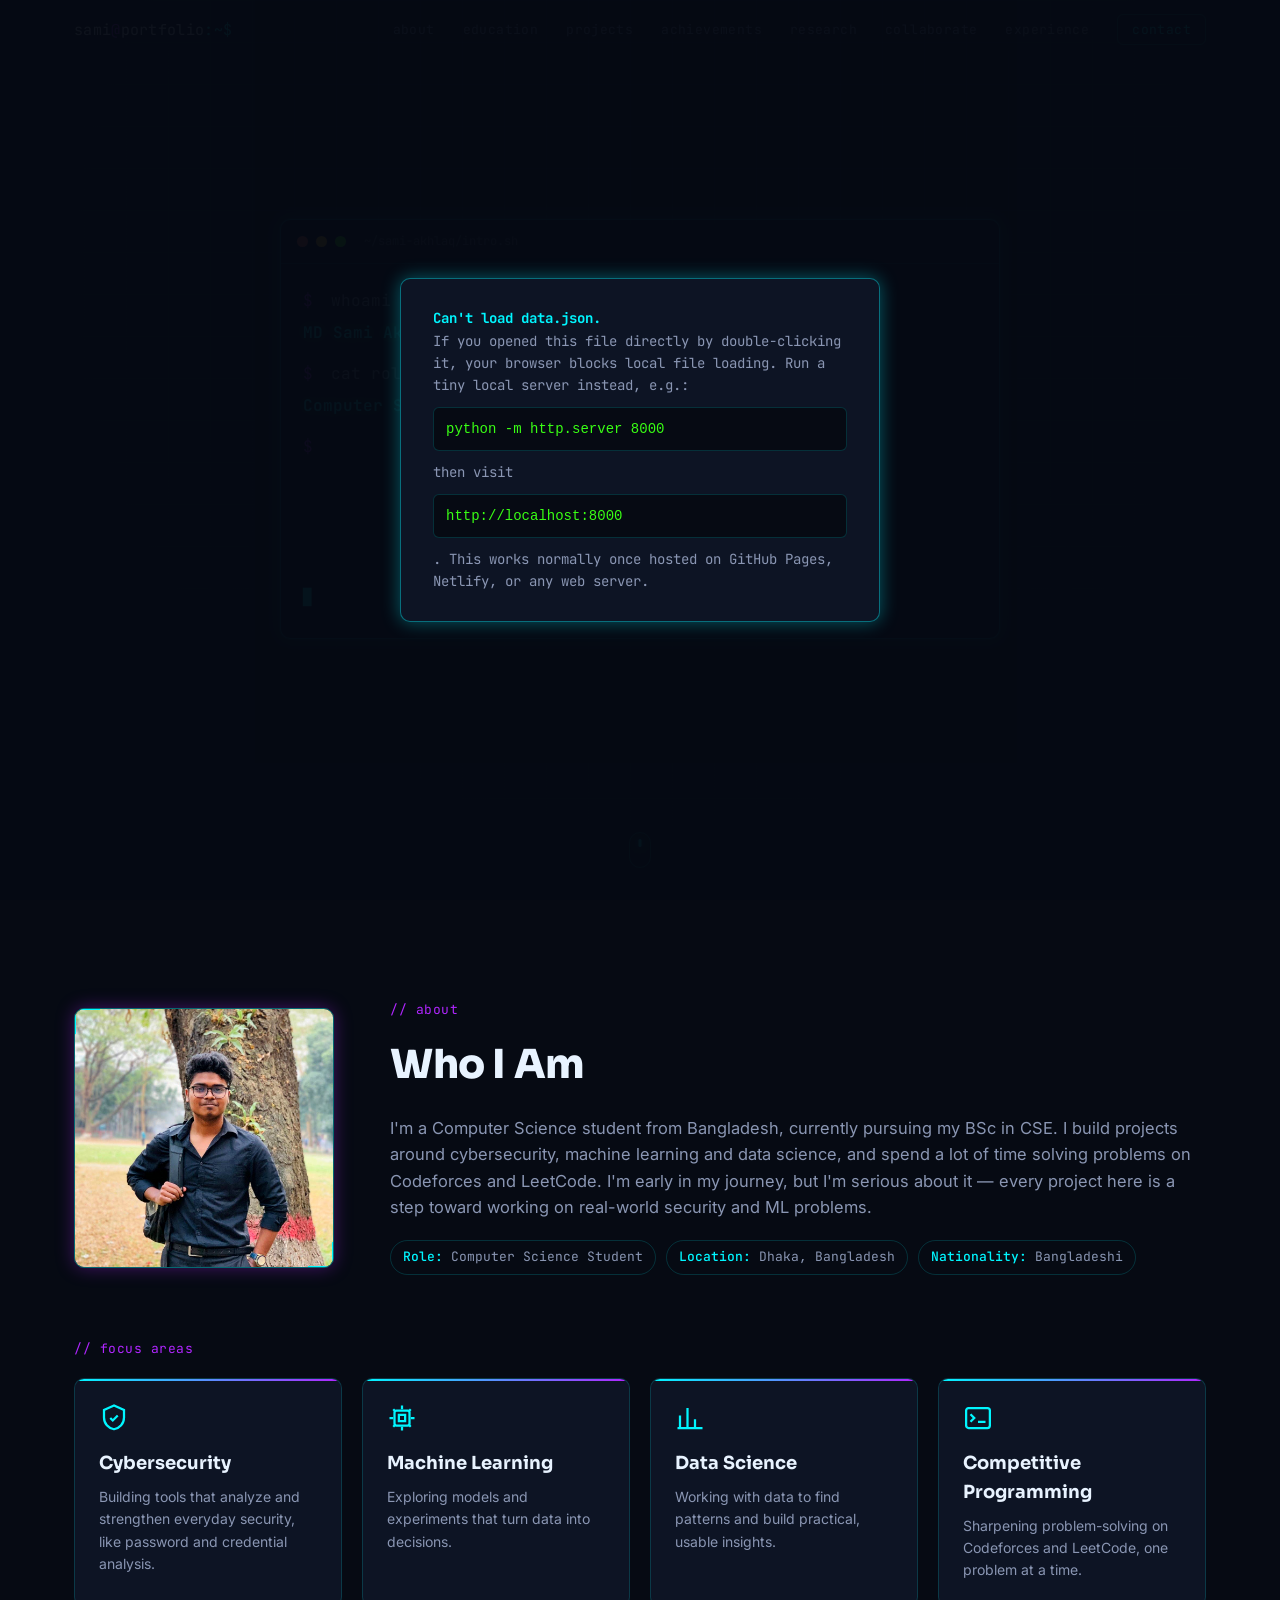
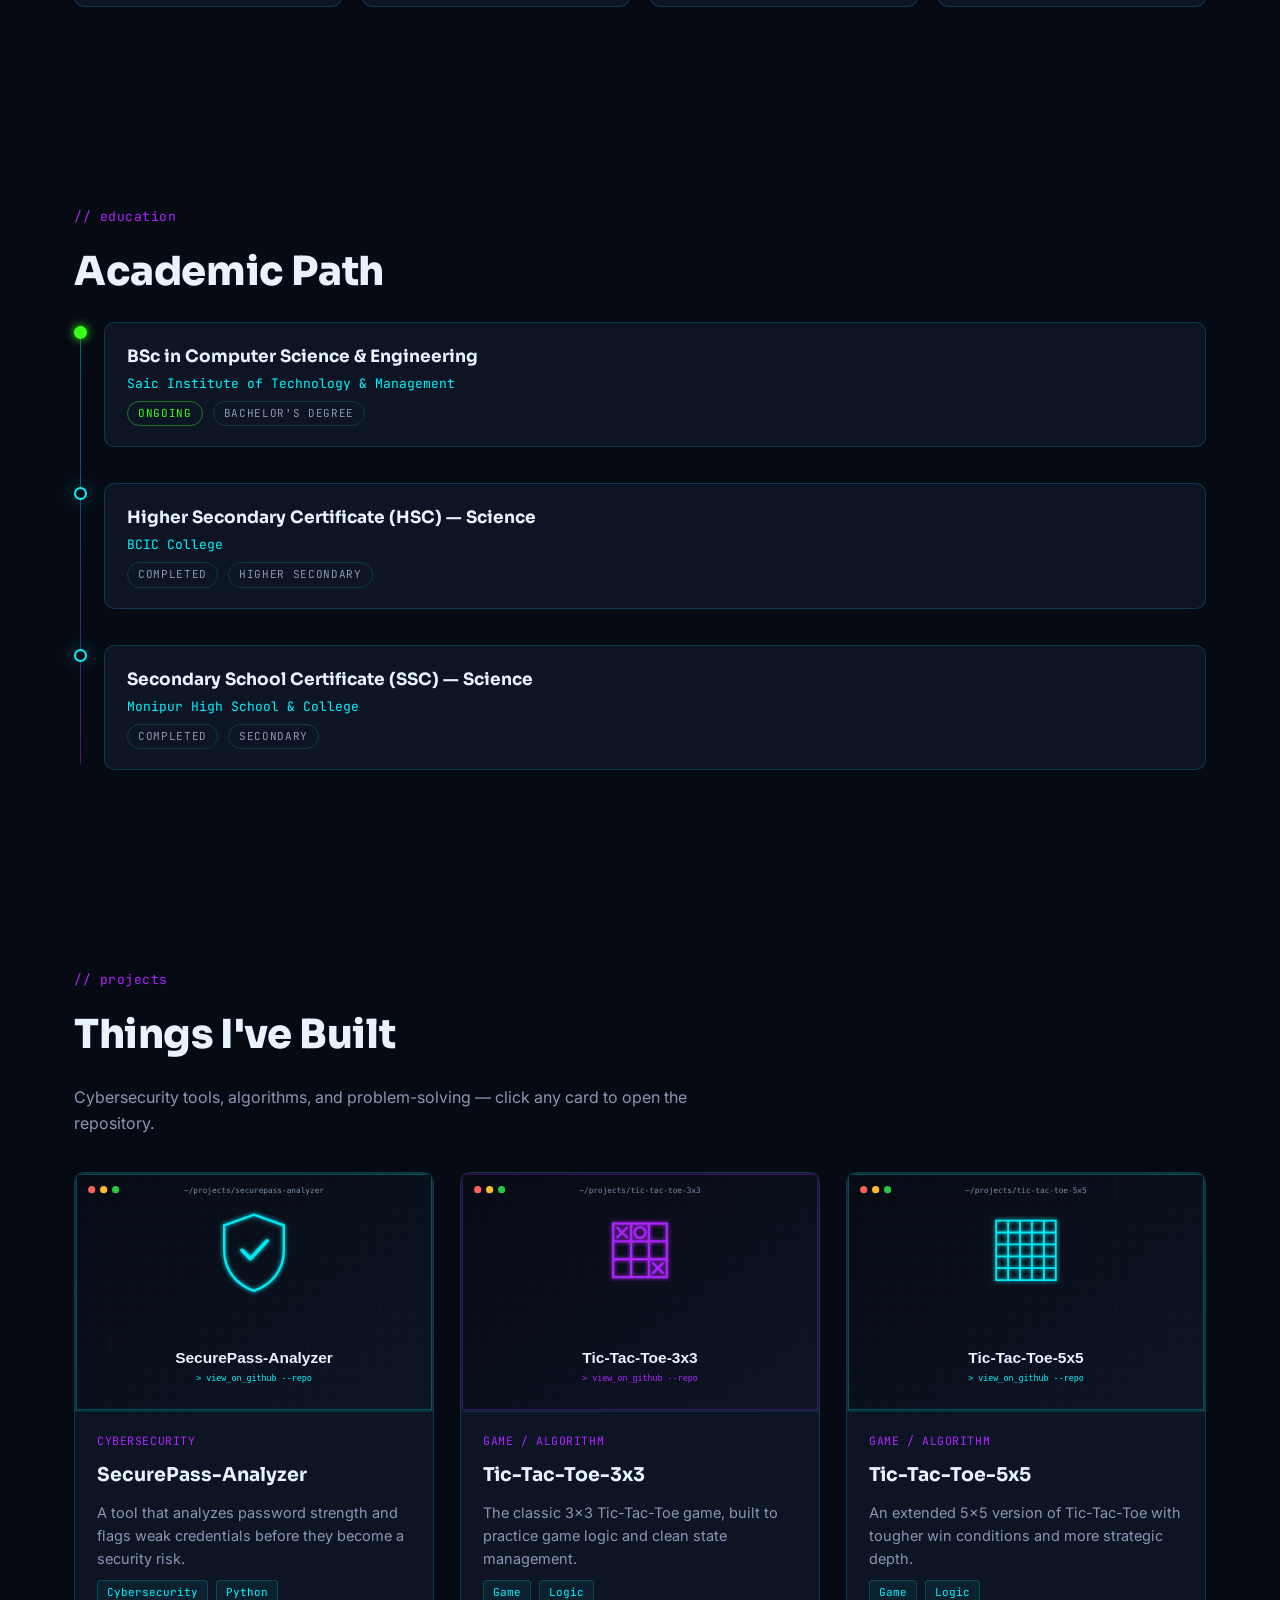
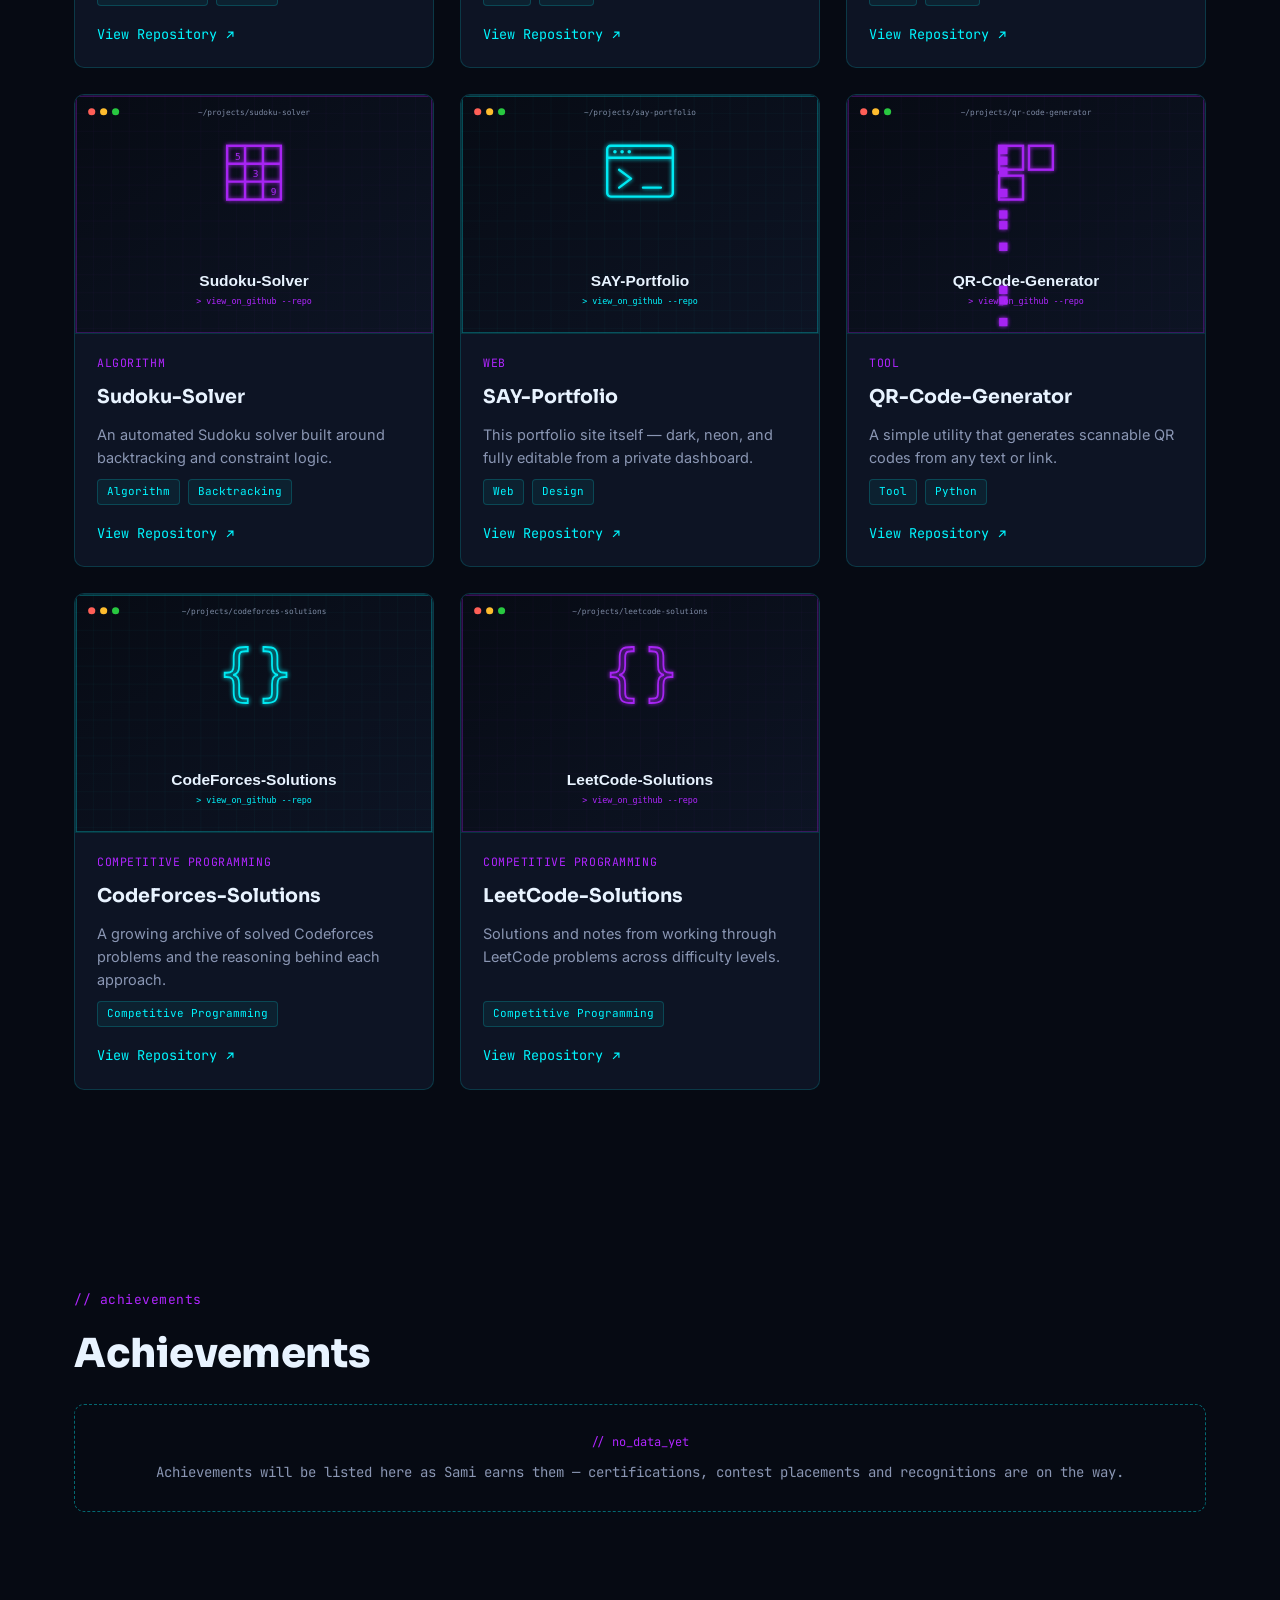
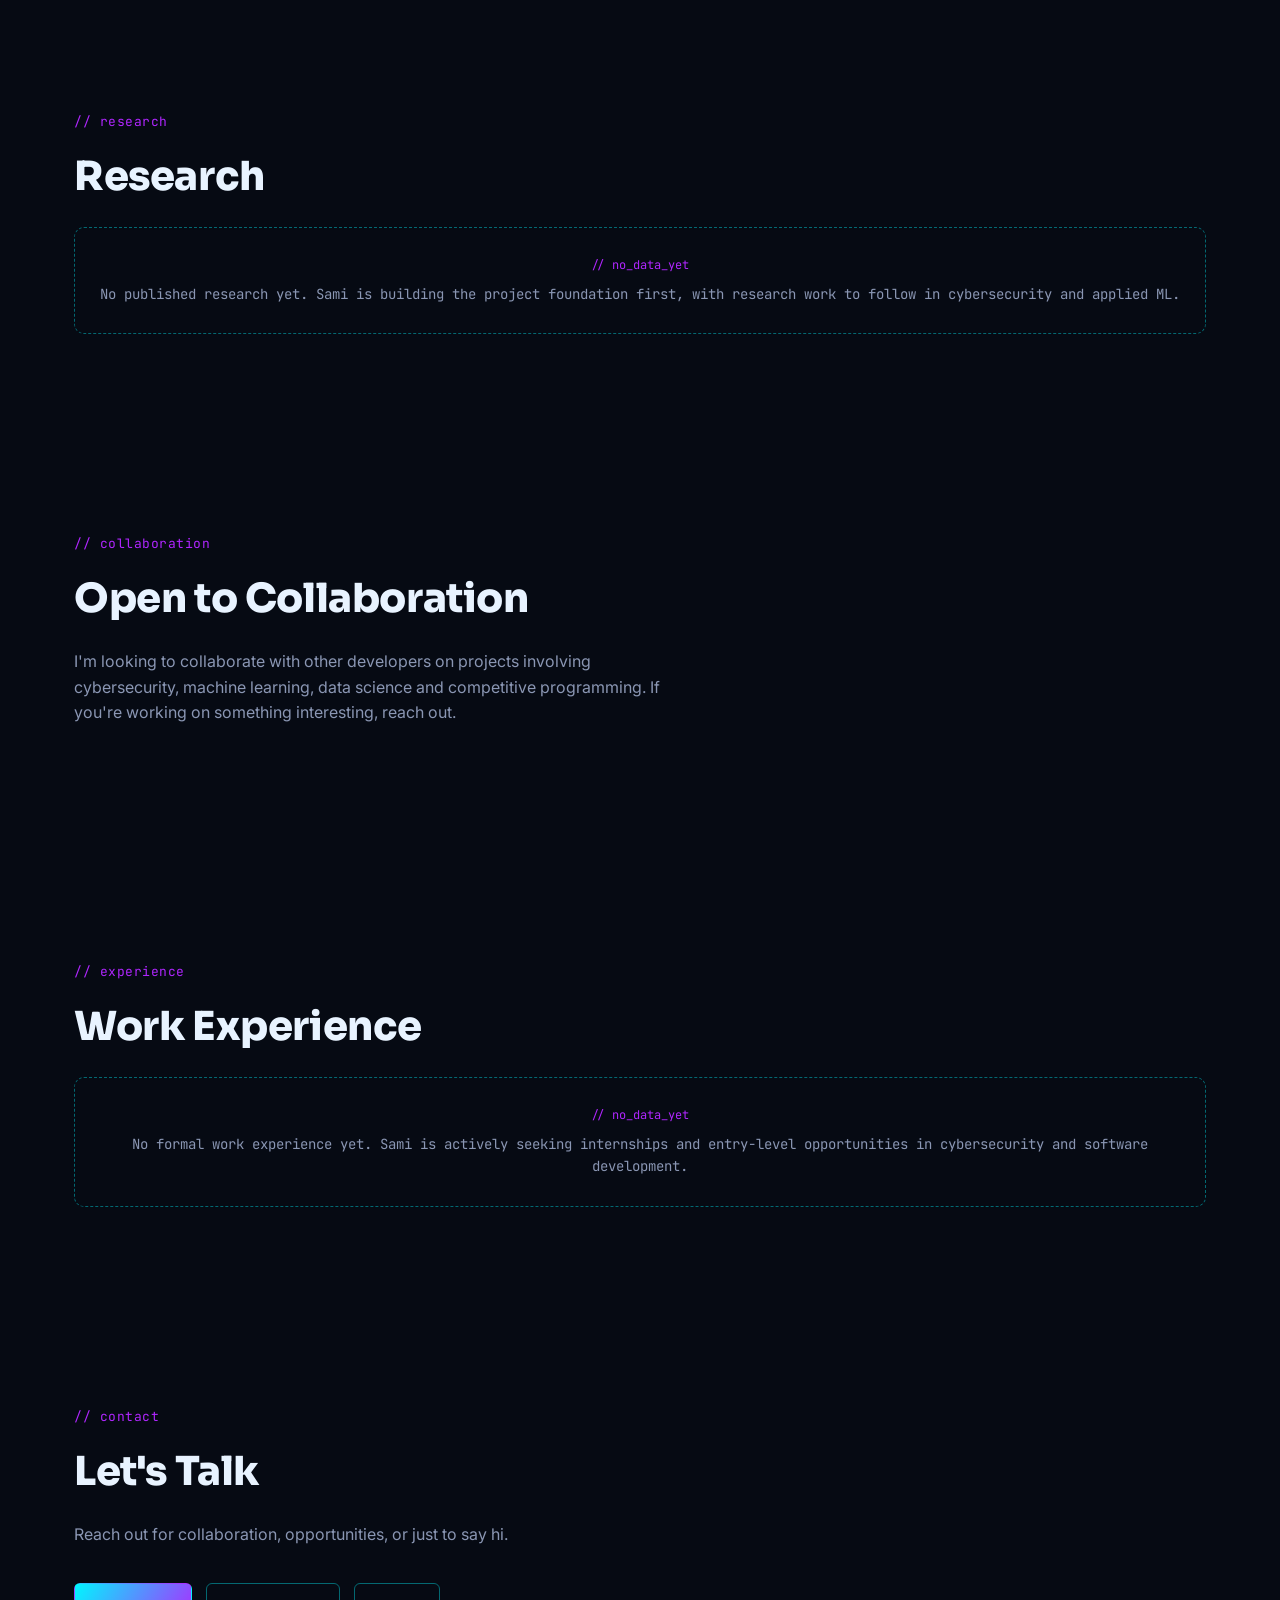
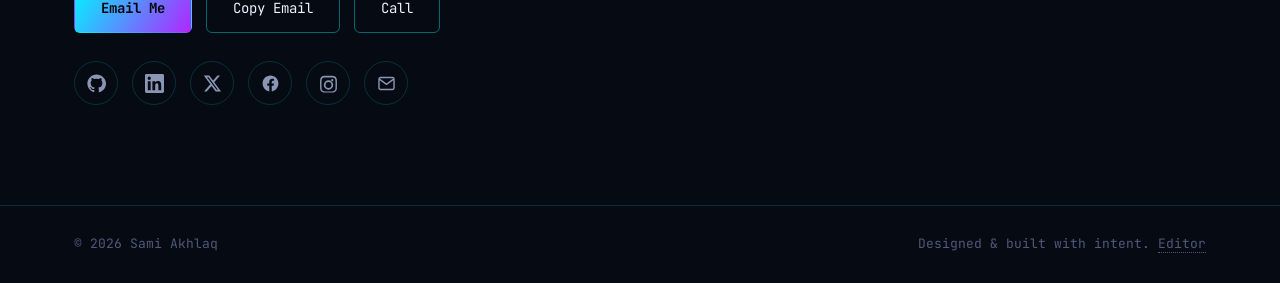
==== index.html @ 24e746f1 "Update" ====
<!DOCTYPE html>
<html lang="en">
<head>
<meta charset="UTF-8">
<meta name="viewport" content="width=device-width, initial-scale=1.0">
<title>SAY Portfolio — MD Sami Akhlaq</title>
<meta name="description" content="MD Sami Akhlaq — Computer Science student building projects in cybersecurity, machine learning and data science.">
<link rel="icon" href="favicon.svg" type="image/svg+xml">
<link rel="preconnect" href="https://fonts.googleapis.com">
<link rel="preconnect" href="https://fonts.gstatic.com" crossorigin>
<link href="https://fonts.googleapis.com/css2?family=Sora:wght@400;600;700;800&family=Inter:wght@400;500;600&family=JetBrains+Mono:wght@400;500;700&display=swap" rel="stylesheet">
<link rel="stylesheet" href="style.css">
</head>
<body>

<div class="scanlines" aria-hidden="true"></div>
<div class="noscript-data" id="dataError" hidden>
  <div class="noscript-box">
    <p><strong>Can't load data.json.</strong></p>
    <p>If you opened this file directly by double-clicking it, your browser blocks local file loading. Run a tiny local server instead, e.g.:</p>
    <code>python -m http.server 8000</code>
    <p>then visit <code>http://localhost:8000</code>. This works normally once hosted on GitHub Pages, Netlify, or any web server.</p>
  </div>
</div>

<header class="site-header" id="siteHeader">
  <nav class="nav-wrap">
    <a href="#top" class="logo">sami<span class="cursor-blink">@</span>portfolio<span class="prompt-sign">:~$</span></a>
    <button class="nav-toggle" id="navToggle" aria-label="Toggle menu" aria-expanded="false">
      <span></span><span></span><span></span>
    </button>
    <ul class="nav-links" id="navLinks">
      <li><a href="#about">about</a></li>
      <li><a href="#education">education</a></li>
      <li><a href="#projects">projects</a></li>
      <li><a href="#achievements">achievements</a></li>
      <li><a href="#research">research</a></li>
      <li><a href="#collaboration">collaborate</a></li>
      <li><a href="#experience">experience</a></li>
      <li><a href="#contact" class="nav-cta">contact</a></li>
    </ul>
  </nav>
</header>

<main id="top">

  <!-- HERO -->
  <section class="hero" id="hero">
    <div class="grid-bg" aria-hidden="true"></div>
    <div class="hero-inner">
      <div class="terminal-window hero-terminal">
        <div class="terminal-bar">
          <span class="dot red"></span><span class="dot yellow"></span><span class="dot green"></span>
          <span class="terminal-path">~/sami-akhlaq/intro.sh</span>
        </div>
        <div class="terminal-body">
          <p class="term-line"><span class="prompt">$</span> <span id="typeWhoami"></span></p>
          <p class="term-line term-output" id="typeName"></p>
          <p class="term-line"><span class="prompt">$</span> <span id="typeRole"></span></p>
          <p class="term-line term-output" id="typeRoleOut"></p>
          <p class="term-line"><span class="prompt">$</span> <span id="typeStatus"></span></p>
          <p class="term-line term-output">
            <span class="status-dot" aria-hidden="true"></span>
            <span id="availabilityText"></span>
          </p>
          <span class="blink-cursor" id="finalCursor">&#9608;</span>
        </div>
      </div>
      <div class="hero-actions" id="heroActions" style="opacity:0">
        <a href="#projects" class="btn btn-primary">View Projects</a>
        <a href="#contact" class="btn btn-ghost">Get In Touch</a>
      </div>
    </div>
    <a href="#about" class="scroll-cue" aria-label="Scroll to about section">
      <span></span>
    </a>
  </section>

  <!-- ABOUT -->
  <section class="section" id="about">
    <div class="container about-grid">
      <div class="about-photo-wrap">
        <div class="photo-frame">
          <img id="profilePhoto" src="" alt="Portrait of MD Sami Akhlaq">
          <div class="photo-corner tl"></div>
          <div class="photo-corner br"></div>
        </div>
      </div>
      <div class="about-text">
        <p class="eyebrow">// about</p>
        <h2 class="section-title">Who I Am</h2>
        <p class="about-bio" id="aboutBio"></p>
        <div class="about-meta" id="aboutMeta"></div>
      </div>
    </div>

    <div class="container">
      <p class="eyebrow eyebrow-spaced">// focus areas</p>
      <div class="focus-grid" id="focusGrid"></div>
    </div>
  </section>

  <!-- EDUCATION -->
  <section class="section" id="education">
    <div class="container">
      <p class="eyebrow">// education</p>
      <h2 class="section-title">Academic Path</h2>
      <div class="timeline" id="educationTimeline"></div>
    </div>
  </section>

  <!-- PROJECTS -->
  <section class="section" id="projects">
    <div class="container">
      <p class="eyebrow">// projects</p>
      <h2 class="section-title">Things I've Built</h2>
      <p class="section-sub">Cybersecurity tools, algorithms, and problem-solving — click any card to open the repository.</p>
      <div class="project-grid" id="projectGrid"></div>
    </div>
  </section>

  <!-- ACHIEVEMENTS -->
  <section class="section" id="achievements">
    <div class="container">
      <p class="eyebrow">// achievements</p>
      <h2 class="section-title">Achievements</h2>
      <div class="card-list" id="achievementsList"></div>
      <p class="empty-state" id="achievementsEmpty" hidden></p>
    </div>
  </section>

  <!-- RESEARCH -->
  <section class="section" id="research">
    <div class="container">
      <p class="eyebrow">// research</p>
      <h2 class="section-title">Research</h2>
      <div class="card-list" id="researchList"></div>
      <p class="empty-state" id="researchEmpty" hidden></p>
    </div>
  </section>

  <!-- COLLABORATION -->
  <section class="section" id="collaboration">
    <div class="container">
      <p class="eyebrow">// collaboration</p>
      <h2 class="section-title" id="collabHeading">Open to Collaboration</h2>
      <p class="section-sub" id="collabDescription"></p>
      <div class="card-list" id="collabList"></div>
    </div>
  </section>

  <!-- EXPERIENCE -->
  <section class="section" id="experience">
    <div class="container">
      <p class="eyebrow">// experience</p>
      <h2 class="section-title">Work Experience</h2>
      <div class="timeline" id="experienceTimeline"></div>
      <p class="empty-state" id="experienceEmpty" hidden></p>
    </div>
  </section>

  <!-- CONTACT -->
  <section class="section section-contact" id="contact">
    <div class="container">
      <p class="eyebrow">// contact</p>
      <h2 class="section-title">Let's Talk</h2>
      <p class="section-sub">Reach out for collaboration, opportunities, or just to say hi.</p>
      <div class="contact-grid">
        <div class="contact-actions">
          <a href="#" id="emailBtn" class="btn btn-primary">Email Me</a>
          <button type="button" id="copyEmailBtn" class="btn btn-ghost">Copy Email</button>
          <a href="#" id="callBtn" class="btn btn-ghost">Call</a>
        </div>
        <div class="social-row" id="socialRow"></div>
      </div>
    </div>
  </section>

</main>

<footer class="site-footer">
  <div class="container footer-inner">
    <p id="footerName">MD Sami Akhlaq</p>
    <p class="footer-sub">Designed &amp; built with intent. <a href="editor.html" class="editor-link">Editor</a></p>
  </div>
</footer>

<script src="script.js"></script>
</body>
</html>
---- style.css ----
/* =========================================================
   SAY PORTFOLIO — style.css
   Dark Neon / Terminal design system
   ========================================================= */

:root{
  --bg: #060a13;
  --bg-soft: #080d18;
  --surface: #0d1424;
  --surface-2: #111b32;
  --border: rgba(0,246,255,0.16);
  --border-strong: rgba(0,246,255,0.4);

  --cyan: #00f6ff;
  --cyan-dim: #0aa8b4;
  --violet: #b026ff;
  --violet-dim: #7b1fb0;
  --green: #39ff14;
  --red: #ff5f57;
  --yellow: #febc2e;

  --text: #e8f3ff;
  --text-muted: #8a96b3;
  --text-dim: #50597a;

  --font-display: 'Sora', sans-serif;
  --font-body: 'Inter', sans-serif;
  --font-mono: 'JetBrains Mono', monospace;

  --max-width: 1180px;
  --radius: 10px;
  --radius-sm: 6px;

  --glow-cyan: 0 0 18px rgba(0,246,255,0.35);
  --glow-violet: 0 0 18px rgba(176,38,255,0.35);
}

*{ box-sizing: border-box; margin:0; padding:0; }

html{ scroll-behavior: smooth; }

body{
  background: var(--bg);
  color: var(--text);
  font-family: var(--font-body);
  font-size: 16px;
  line-height: 1.6;
  overflow-x: hidden;
}

img{ max-width: 100%; display:block; }
a{ color: inherit; text-decoration: none; }
ul{ list-style: none; }
button{ font-family: inherit; cursor: pointer; }

.container{
  max-width: var(--max-width);
  margin: 0 auto;
  padding: 0 24px;
}

/* ---------- background texture ---------- */
.scanlines{
  position: fixed; inset:0; pointer-events:none; z-index: 1;
  background: repeating-linear-gradient(
    to bottom,
    rgba(255,255,255,0.012) 0px,
    rgba(255,255,255,0.012) 1px,
    transparent 1px,
    transparent 3px
  );
  mix-blend-mode: overlay;
}

.grid-bg{
  position:absolute; inset:0; z-index:0;
  background-image:
    linear-gradient(rgba(0,246,255,0.06) 1px, transparent 1px),
    linear-gradient(90deg, rgba(0,246,255,0.06) 1px, transparent 1px);
  background-size: 42px 42px;
  -webkit-mask-image: radial-gradient(ellipse at 50% 30%, black 0%, transparent 75%);
  mask-image: radial-gradient(ellipse at 50% 30%, black 0%, transparent 75%);
  animation: gridDrift 30s linear infinite;
}
@keyframes gridDrift{
  0%{ background-position: 0 0, 0 0; }
  100%{ background-position: 42px 42px, 42px 42px; }
}

/* ---------- data error banner ---------- */
.noscript-data{
  position: fixed; inset: 0; z-index: 999;
  background: rgba(6,10,19,0.96);
  display:flex; align-items:center; justify-content:center;
  padding: 24px;
}
.noscript-box{
  border: 1px solid var(--border-strong);
  background: var(--surface);
  border-radius: var(--radius);
  padding: 28px 32px;
  max-width: 480px;
  font-family: var(--font-mono);
  font-size: 14px;
  color: var(--text-muted);
  box-shadow: var(--glow-cyan);
}
.noscript-box strong{ color: var(--cyan); }
.noscript-box code{
  display:block; margin: 10px 0; padding: 10px 12px;
  background: var(--bg); border:1px solid var(--border); border-radius: var(--radius-sm);
  color: var(--green);
}

/* ---------- header / nav ---------- */
.site-header{
  position: fixed; top:0; left:0; right:0; z-index: 100;
  background: transparent;
  transition: background 0.3s ease, border-color 0.3s ease, backdrop-filter 0.3s ease;
  border-bottom: 1px solid transparent;
}
.site-header.scrolled{
  background: rgba(6,10,19,0.85);
  backdrop-filter: blur(10px);
  border-bottom: 1px solid var(--border);
}
.nav-wrap{
  max-width: var(--max-width);
  margin: 0 auto;
  padding: 18px 24px;
  display:flex; align-items:center; justify-content:space-between;
}
.logo{
  font-family: var(--font-mono);
  font-size: 15px;
  color: var(--text);
  letter-spacing: 0.02em;
}
.logo .prompt-sign{ color: var(--cyan); }
.cursor-blink{ color: var(--violet); animation: blink 1.2s step-end infinite; }
@keyframes blink{ 50%{ opacity: 0; } }

.nav-links{
  display:flex; align-items:center; gap: 28px;
  font-family: var(--font-mono);
  font-size: 13px;
  text-transform: lowercase;
  letter-spacing: 0.03em;
}
.nav-links a{
  color: var(--text-muted);
  position: relative;
  padding: 4px 0;
  transition: color 0.2s ease;
}
.nav-links a::after{
  content:'';
  position:absolute; left:0; bottom:-2px;
  width:0; height:1px;
  background: var(--cyan);
  box-shadow: var(--glow-cyan);
  transition: width 0.25s ease;
}
.nav-links a:hover{ color: var(--text); }
.nav-links a:hover::after{ width: 100%; }
.nav-cta{
  border: 1px solid var(--border-strong);
  padding: 6px 14px !important;
  border-radius: var(--radius-sm);
  color: var(--cyan) !important;
}
.nav-cta::after{ display:none; }
.nav-cta:hover{ background: rgba(0,246,255,0.08); box-shadow: var(--glow-cyan); }

.nav-toggle{
  display:none; flex-direction: column; gap:5px;
  background: none; border:none; padding: 6px;
}
.nav-toggle span{
  width: 22px; height: 2px; background: var(--cyan); display:block;
  transition: transform 0.25s ease, opacity 0.25s ease;
}

/* ---------- hero ---------- */
.hero{
  position: relative;
  min-height: 100vh;
  display:flex; flex-direction: column; align-items:center; justify-content:center;
  padding: 120px 24px 80px;
  overflow: hidden;
}
.hero-inner{
  position: relative; z-index: 2;
  width: 100%; max-width: 720px;
  display:flex; flex-direction:column; align-items:center; gap: 32px;
}

.terminal-window{
  width: 100%;
  background: rgba(13,20,36,0.85);
  border: 1px solid var(--border-strong);
  border-radius: var(--radius);
  box-shadow: 0 0 0 1px rgba(0,246,255,0.05), var(--glow-cyan), 0 20px 60px rgba(0,0,0,0.5);
  backdrop-filter: blur(6px);
  overflow: hidden;
}
.terminal-bar{
  display:flex; align-items:center; gap: 8px;
  padding: 12px 16px;
  background: rgba(255,255,255,0.02);
  border-bottom: 1px solid var(--border);
}
.dot{ width:11px; height:11px; border-radius:50%; }
.dot.red{ background: var(--red); }
.dot.yellow{ background: var(--yellow); }
.dot.green{ background: var(--green); }
.terminal-path{
  margin-left: 10px;
  font-family: var(--font-mono); font-size: 12px; color: var(--text-dim);
}
.terminal-body{
  padding: 24px 22px 28px;
  font-family: var(--font-mono);
  font-size: clamp(13px, 2.6vw, 16px);
  min-height: 190px;
}
.term-line{ margin-bottom: 6px; color: var(--text-muted); white-space: pre-wrap; word-break: break-word; }
.term-line .prompt{ color: var(--violet); margin-right: 8px; }
.term-output{
  color: var(--cyan);
  font-weight: 600;
  margin-bottom: 16px;
  text-shadow: 0 0 12px rgba(0,246,255,0.35);
}
.status-dot{
  display:inline-block; width:8px; height:8px; border-radius:50%;
  background: var(--green); margin-right: 8px;
  box-shadow: 0 0 8px var(--green);
  animation: pulse 1.6s ease-in-out infinite;
}
@keyframes pulse{ 0%,100%{ opacity:1; } 50%{ opacity:0.4; } }
.blink-cursor{
  color: var(--cyan); animation: blink 1s step-end infinite; font-size: 14px;
}

.hero-actions{
  display:flex; gap: 16px; flex-wrap: wrap; justify-content:center;
  transition: opacity 0.6s ease;
}

.btn{
  font-family: var(--font-mono);
  font-size: 14px;
  padding: 13px 26px;
  border-radius: var(--radius-sm);
  border: 1px solid transparent;
  display:inline-flex; align-items:center; gap:8px;
  transition: transform 0.2s ease, box-shadow 0.2s ease, background 0.2s ease, border-color 0.2s ease;
}
.btn-primary{
  background: linear-gradient(120deg, var(--cyan), var(--violet));
  color: #04060c;
  font-weight: 700;
}
.btn-primary:hover{ transform: translateY(-2px); box-shadow: 0 0 24px rgba(0,246,255,0.45); }
.btn-ghost{
  background: transparent;
  border-color: var(--border-strong);
  color: var(--text);
}
.btn-ghost:hover{ border-color: var(--cyan); color: var(--cyan); box-shadow: var(--glow-cyan); transform: translateY(-2px); }

.scroll-cue{
  position:absolute; bottom: 32px; left:50%; transform: translateX(-50%);
  z-index: 2;
}
.scroll-cue span{
  display:block; width: 22px; height: 36px; border: 1px solid var(--border-strong); border-radius: 12px;
  position: relative;
}
.scroll-cue span::after{
  content:''; position:absolute; top:6px; left:50%; transform: translateX(-50%);
  width:3px; height:8px; background: var(--cyan); border-radius: 2px;
  animation: scrollDown 1.6s ease infinite;
  box-shadow: 0 0 8px var(--cyan);
}
@keyframes scrollDown{ 0%{ opacity:1; top:6px;} 70%{opacity:0; top:18px;} 100%{opacity:0; top:6px;} }

/* ---------- sections ---------- */
.section{ padding: 100px 0; position: relative; }
.eyebrow{
  font-family: var(--font-mono); font-size: 13px; color: var(--violet);
  margin-bottom: 12px; letter-spacing: 0.04em;
}
.eyebrow-spaced{ margin-top: 64px; }
.section-title{
  font-family: var(--font-display); font-weight: 800;
  font-size: clamp(28px, 4vw, 40px);
  margin-bottom: 18px;
  letter-spacing: -0.01em;
}
.section-sub{
  color: var(--text-muted); max-width: 620px; margin-bottom: 36px; font-size: 16px;
}

/* ---------- about ---------- */
.about-grid{
  display:grid; grid-template-columns: 260px 1fr; gap: 56px; align-items: center;
  margin-bottom: 24px;
}
.photo-frame{
  position: relative; width: 100%; aspect-ratio: 1/1; border-radius: var(--radius);
  overflow: hidden; border: 1px solid var(--border-strong);
  box-shadow: var(--glow-violet);
}
.photo-frame img{ width:100%; height:100%; object-fit: cover; filter: saturate(1.05) contrast(1.05); }
.photo-corner{
  position:absolute; width: 26px; height: 26px;
  border-color: var(--cyan); pointer-events:none;
}
.photo-corner.tl{ top:-1px; left:-1px; border-top:2px solid var(--cyan); border-left:2px solid var(--cyan); }
.photo-corner.br{ bottom:-1px; right:-1px; border-bottom:2px solid var(--cyan); border-right:2px solid var(--cyan); }

.about-bio{ color: var(--text-muted); font-size: 16.5px; margin-bottom: 20px; }
.about-meta{ display:flex; flex-wrap:wrap; gap: 10px; font-family: var(--font-mono); font-size: 13px; }
.meta-pill{
  border: 1px solid var(--border); padding: 6px 12px; border-radius: 20px; color: var(--text-muted);
}
.meta-pill strong{ color: var(--cyan); font-weight: 500; }

.focus-grid{
  display:grid; grid-template-columns: repeat(auto-fit, minmax(230px,1fr)); gap: 20px; margin-top: 18px;
}
.focus-card{
  background: var(--surface); border: 1px solid var(--border); border-radius: var(--radius);
  padding: 24px; position: relative; overflow:hidden;
  transition: transform 0.25s ease, border-color 0.25s ease, box-shadow 0.25s ease;
}
.focus-card::before{
  content:''; position:absolute; top:0; left:0; right:0; height: 2px;
  background: linear-gradient(90deg, var(--cyan), var(--violet));
}
.focus-card:hover{ transform: translateY(-4px); border-color: var(--border-strong); box-shadow: var(--glow-cyan); }
.focus-icon{ width: 30px; height: 30px; color: var(--cyan); margin-bottom: 16px; }
.focus-card h3{ font-family: var(--font-display); font-size: 18px; margin-bottom: 8px; }
.focus-card p{ color: var(--text-muted); font-size: 14px; }

/* ---------- timeline ---------- */
.timeline{ position: relative; padding-left: 30px; }
.timeline::before{
  content:''; position:absolute; left: 6px; top: 6px; bottom: 6px; width: 1px;
  background: linear-gradient(var(--cyan), var(--violet));
  opacity: 0.4;
}
.timeline-item{ position: relative; padding-bottom: 36px; }
.timeline-item:last-child{ padding-bottom: 0; }
.timeline-dot{
  position:absolute; left: -30px; top: 4px; width: 13px; height: 13px; border-radius: 50%;
  background: var(--bg); border: 2px solid var(--cyan); box-shadow: var(--glow-cyan);
}
.timeline-item.current .timeline-dot{ background: var(--green); border-color: var(--green); box-shadow: 0 0 10px var(--green); }
.timeline-card{
  background: var(--surface); border: 1px solid var(--border); border-radius: var(--radius);
  padding: 20px 22px;
}
.timeline-card h3{ font-family: var(--font-display); font-size: 17px; margin-bottom: 4px; }
.timeline-card .org{ color: var(--cyan); font-family: var(--font-mono); font-size: 13px; margin-bottom: 6px; }
.timeline-card .meta-row{ display:flex; gap: 10px; align-items:center; flex-wrap: wrap; }
.badge{
  font-family: var(--font-mono); font-size: 11px; text-transform: uppercase; letter-spacing: 0.06em;
  padding: 3px 10px; border-radius: 20px; border: 1px solid var(--border);
  color: var(--text-muted);
}
.badge.ongoing{ color: var(--green); border-color: rgba(57,255,20,0.4); }

/* ---------- projects ---------- */
.project-grid{
  display:grid; grid-template-columns: repeat(auto-fit, minmax(290px, 1fr)); gap: 26px;
}
.project-card{
  background: var(--surface);
  border: 1px solid var(--border);
  border-radius: var(--radius);
  overflow: hidden;
  display:flex; flex-direction:column;
  transition: transform 0.25s ease, border-color 0.25s ease, box-shadow 0.25s ease;
}
.project-card:hover{
  transform: translateY(-6px);
  border-color: var(--border-strong);
  box-shadow: var(--glow-cyan);
}
.project-thumb{
  width: 100%; aspect-ratio: 3/2; object-fit: cover; background: var(--bg-soft);
  border-bottom: 1px solid var(--border);
}
.project-body{ padding: 20px 22px 22px; display:flex; flex-direction:column; gap: 10px; flex:1; }
.project-cat{ font-family: var(--font-mono); font-size: 11.5px; color: var(--violet); text-transform: uppercase; letter-spacing: 0.05em; }
.project-card h3{ font-family: var(--font-display); font-size: 19px; }
.project-card p{ color: var(--text-muted); font-size: 14.5px; flex:1; }
.tag-row{ display:flex; flex-wrap:wrap; gap: 8px; }
.tag{
  font-family: var(--font-mono); font-size: 11px; padding: 3px 9px; border-radius: 4px;
  background: rgba(0,246,255,0.06); color: var(--cyan); border: 1px solid rgba(0,246,255,0.18);
}
.project-link{
  margin-top: 8px; font-family: var(--font-mono); font-size: 13.5px; color: var(--cyan);
  display:inline-flex; align-items:center; gap:6px;
}
.project-link svg{ width: 14px; height: 14px; transition: transform 0.2s ease; }
.project-card:hover .project-link svg{ transform: translate(2px,-2px); }

/* ---------- card list (achievements / research / collab) ---------- */
.card-list{ display:grid; grid-template-columns: repeat(auto-fit, minmax(260px,1fr)); gap: 20px; }
.info-card{
  background: var(--surface); border: 1px solid var(--border); border-radius: var(--radius);
  padding: 22px;
}
.info-card h3{ font-family: var(--font-display); font-size: 17px; margin-bottom: 8px; }
.info-card p{ color: var(--text-muted); font-size: 14.5px; }
.info-card .info-date{ font-family: var(--font-mono); font-size: 12px; color: var(--cyan); margin-bottom: 8px; display:block; }

.empty-state{
  border: 1px dashed var(--border-strong);
  border-radius: var(--radius);
  padding: 28px 24px;
  font-family: var(--font-mono);
  font-size: 14px;
  color: var(--text-muted);
  text-align: center;
  position: relative;
}
.empty-state::before{
  content:'// no_data_yet';
  display:block;
  color: var(--violet);
  margin-bottom: 8px;
  font-size: 12px;
}

/* ---------- contact ---------- */
.contact-grid{ display:flex; flex-direction:column; gap: 28px; }
.contact-actions{ display:flex; gap: 14px; flex-wrap: wrap; }
.social-row{ display:flex; gap: 14px; flex-wrap: wrap; }
.social-link{
  width: 44px; height: 44px; border-radius: 50%;
  border: 1px solid var(--border); display:flex; align-items:center; justify-content:center;
  color: var(--text-muted); transition: all 0.2s ease;
}
.social-link svg{ width: 19px; height: 19px; }
.social-link:hover{ color: var(--cyan); border-color: var(--cyan); box-shadow: var(--glow-cyan); transform: translateY(-3px); }

/* ---------- footer ---------- */
.site-footer{
  border-top: 1px solid var(--border);
  padding: 28px 0;
  font-family: var(--font-mono); font-size: 13px; color: var(--text-dim);
}
.footer-inner{ display:flex; justify-content: space-between; flex-wrap: wrap; gap: 8px; }
.editor-link{ color: var(--text-dim); border-bottom: 1px dotted var(--text-dim); }
.editor-link:hover{ color: var(--cyan); border-color: var(--cyan); }

/* ---------- responsive ---------- */
@media (max-width: 860px){
  .about-grid{ grid-template-columns: 1fr; }
  .photo-frame{ max-width: 240px; margin: 0 auto; }
}

@media (max-width: 720px){
  .nav-links{
    position: absolute; top: 100%; left:0; right:0;
    flex-direction: column; align-items: flex-start; gap: 0;
    background: rgba(6,10,19,0.97); backdrop-filter: blur(10px);
    border-bottom: 1px solid var(--border);
    max-height: 0; overflow: hidden; transition: max-height 0.3s ease;
  }
  .nav-links.open{ max-height: 420px; }
  .nav-links li{ width:100%; }
  .nav-links a{ display:block; padding: 16px 24px; width:100%; }
  .nav-links a::after{ display:none; }
  .nav-toggle{ display:flex; }
  .nav-cta{ margin: 12px 24px; display:inline-block; }
}

@media (max-width: 480px){
  .section{ padding: 72px 0; }
  .terminal-body{ padding: 18px 16px 22px; }
  .contact-actions{ flex-direction: column; }
  .btn{ justify-content:center; }
}

@media (prefers-reduced-motion: reduce){
  *{ animation-duration: 0.001ms !important; animation-iteration-count: 1 !important; transition-duration: 0.001ms !important; scroll-behavior: auto !important; }
}

/* ---------- focus visibility ---------- */
a:focus-visible, button:focus-visible{
  outline: 2px solid var(--cyan);
  outline-offset: 3px;
  border-radius: 4px;
}
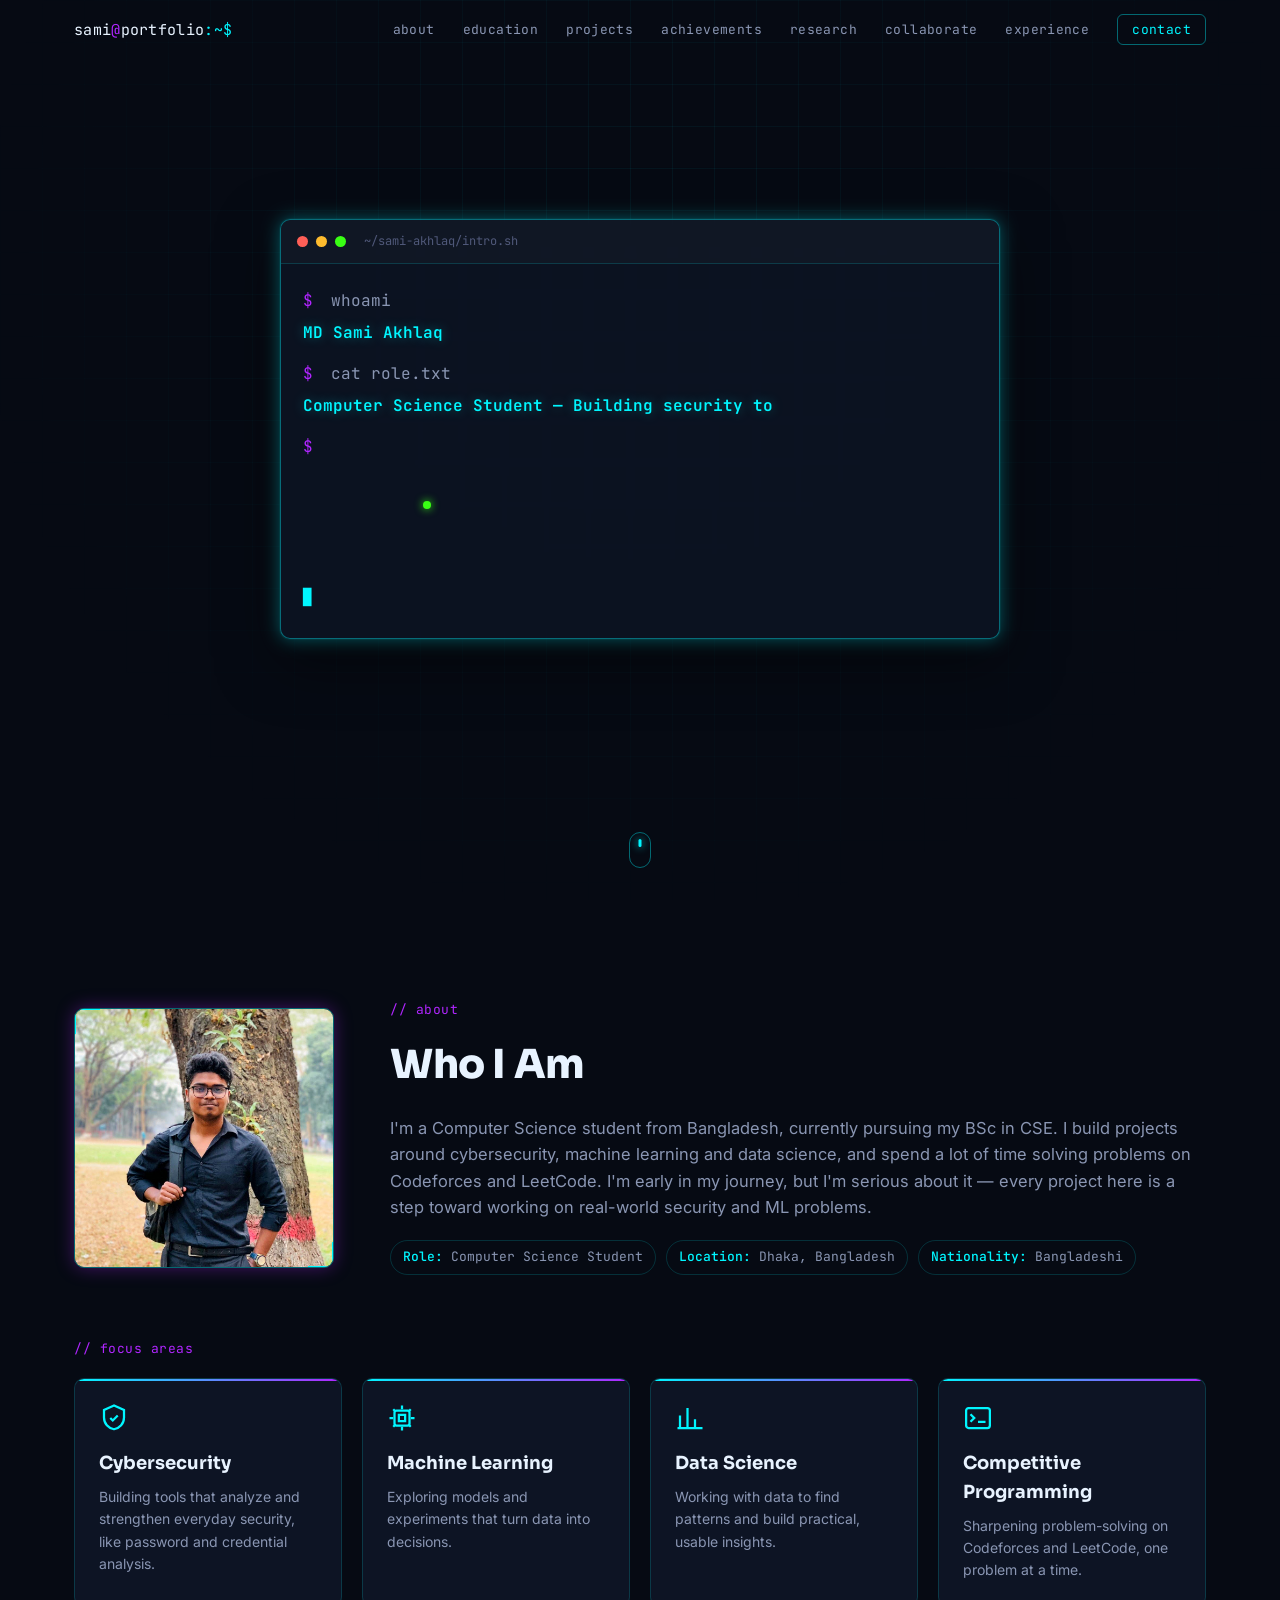
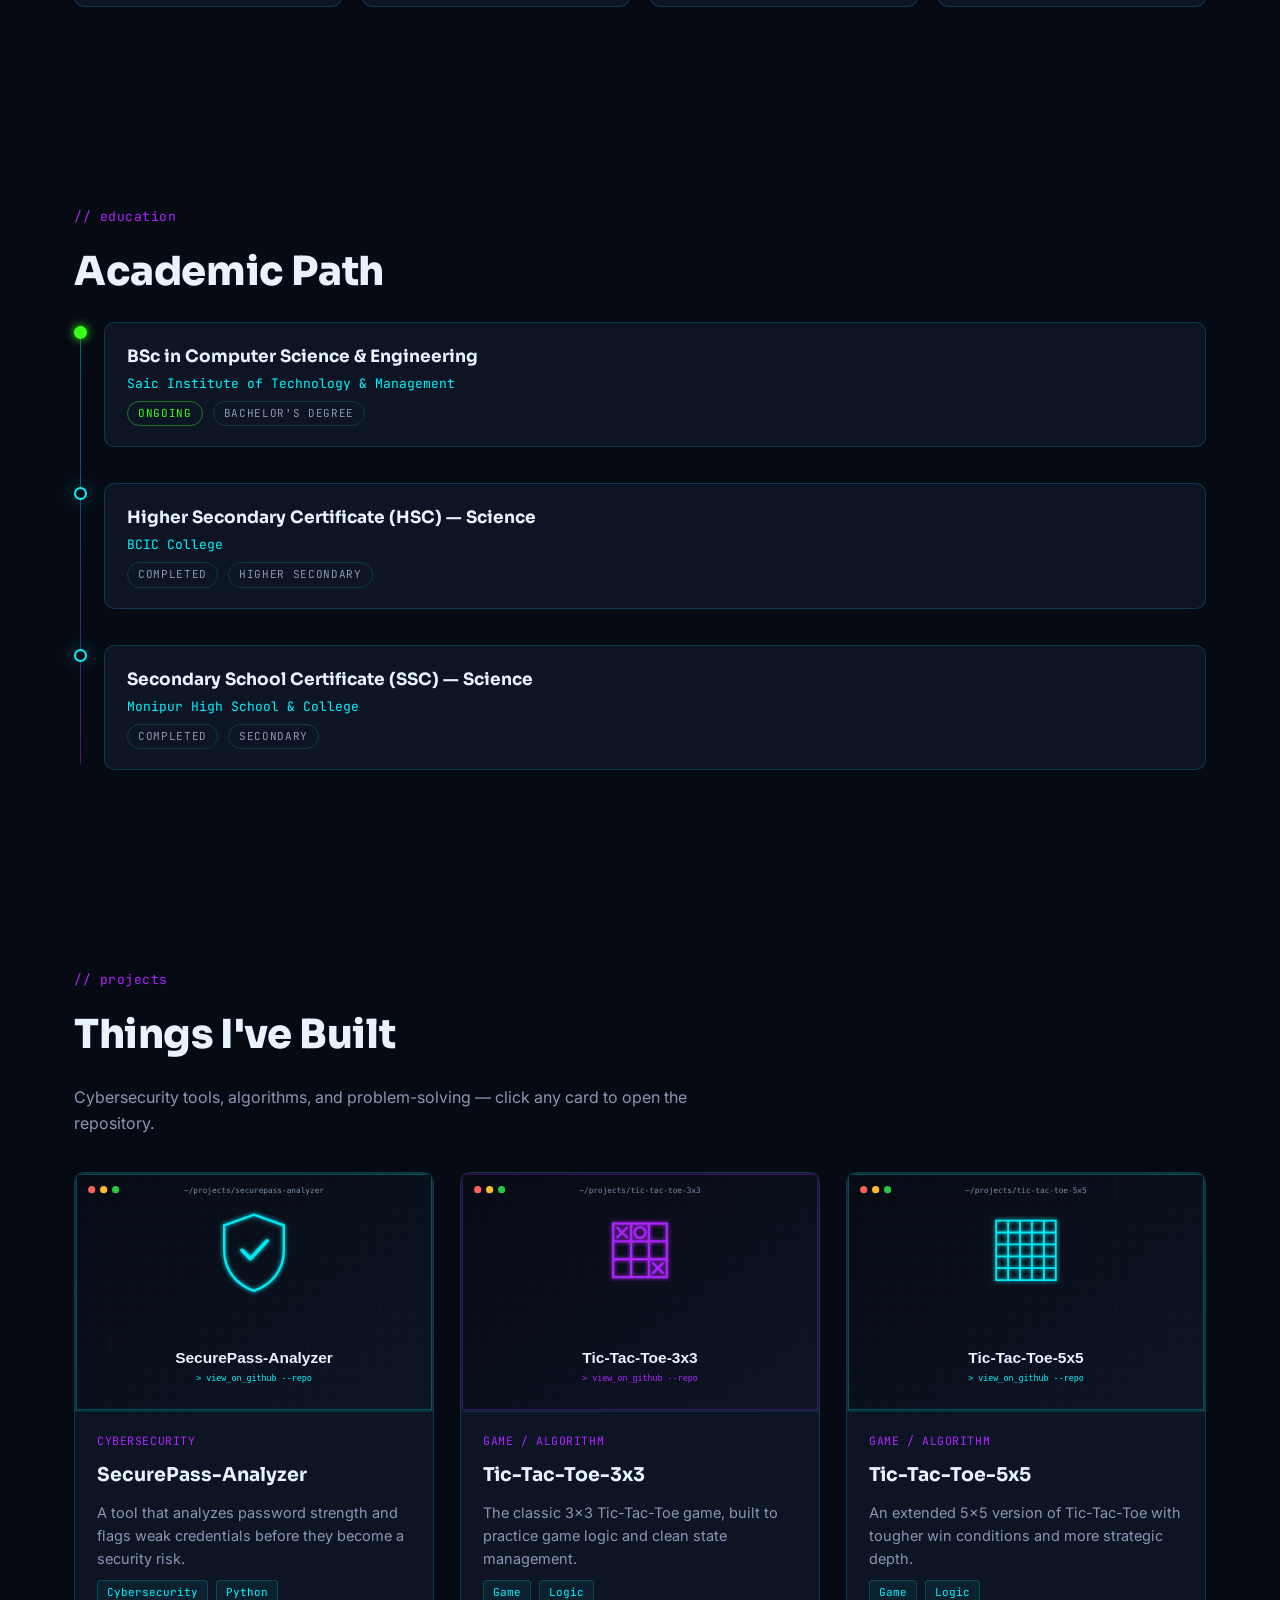
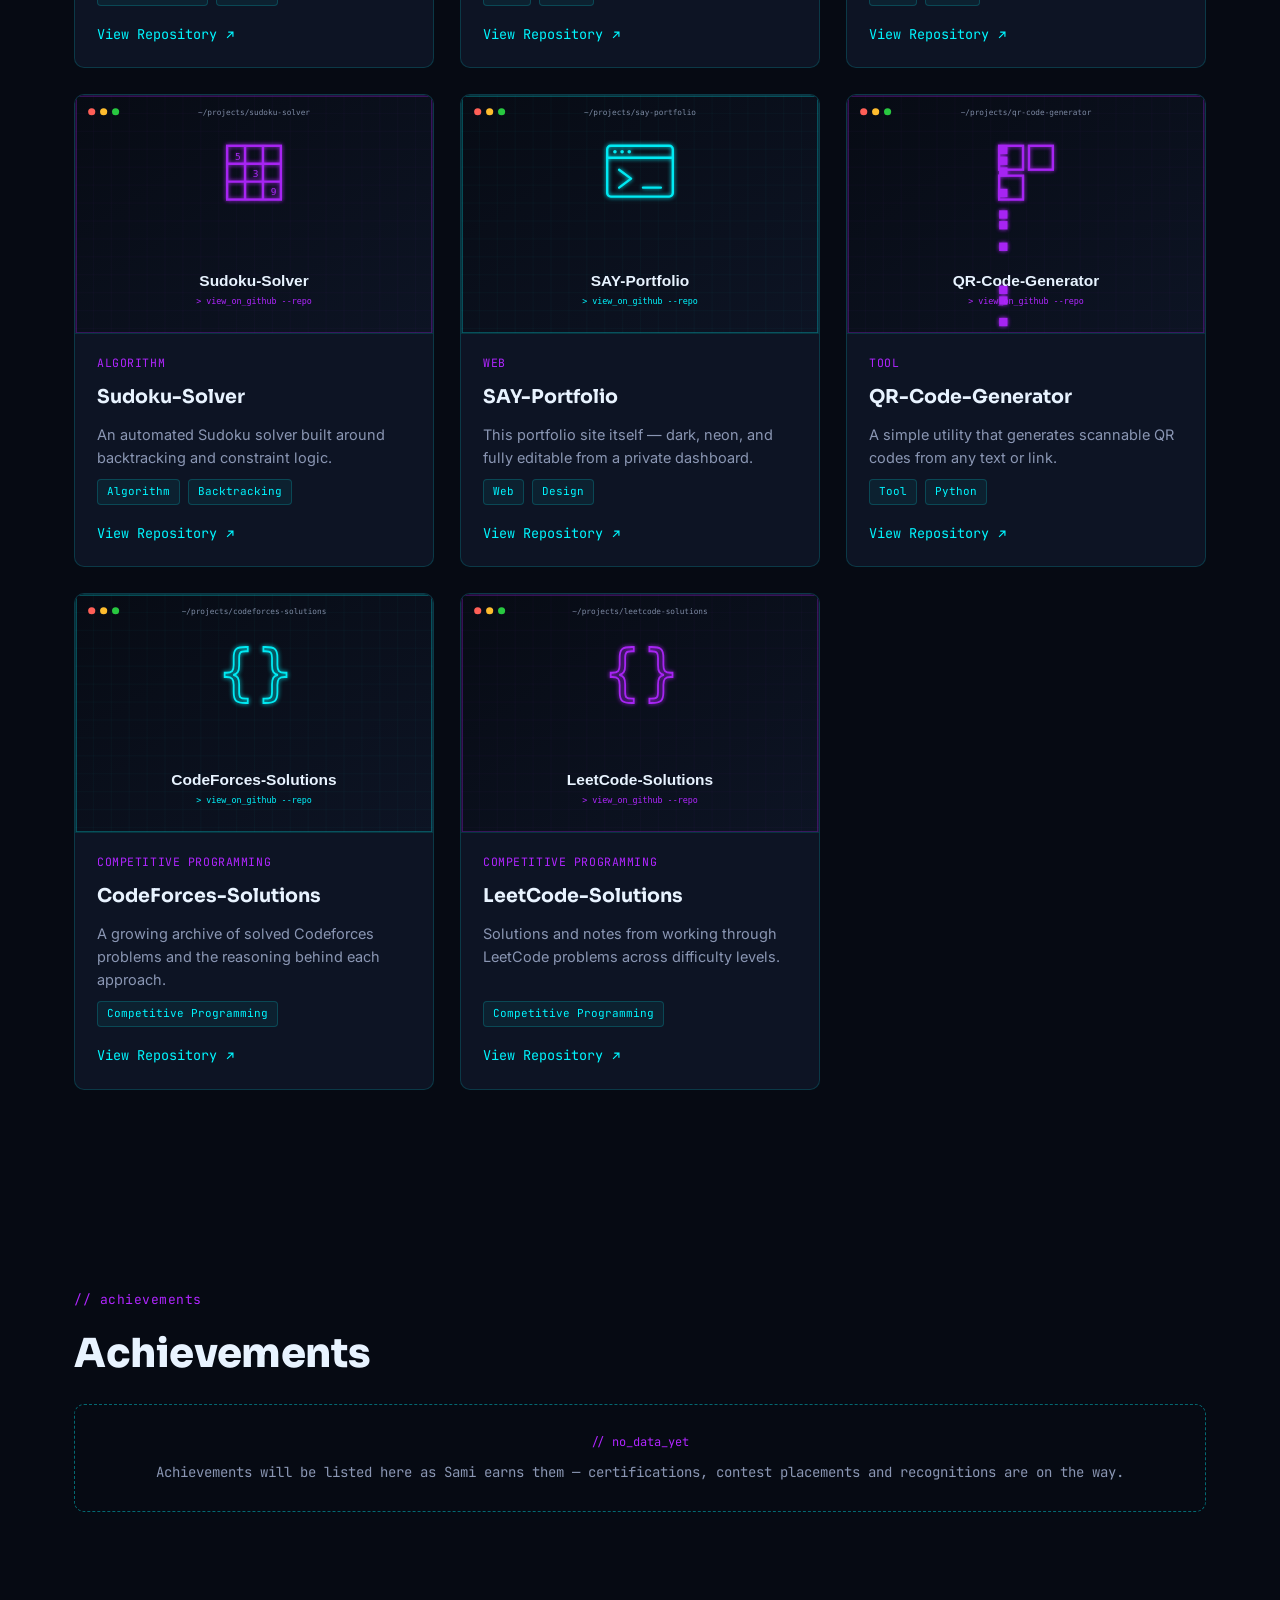
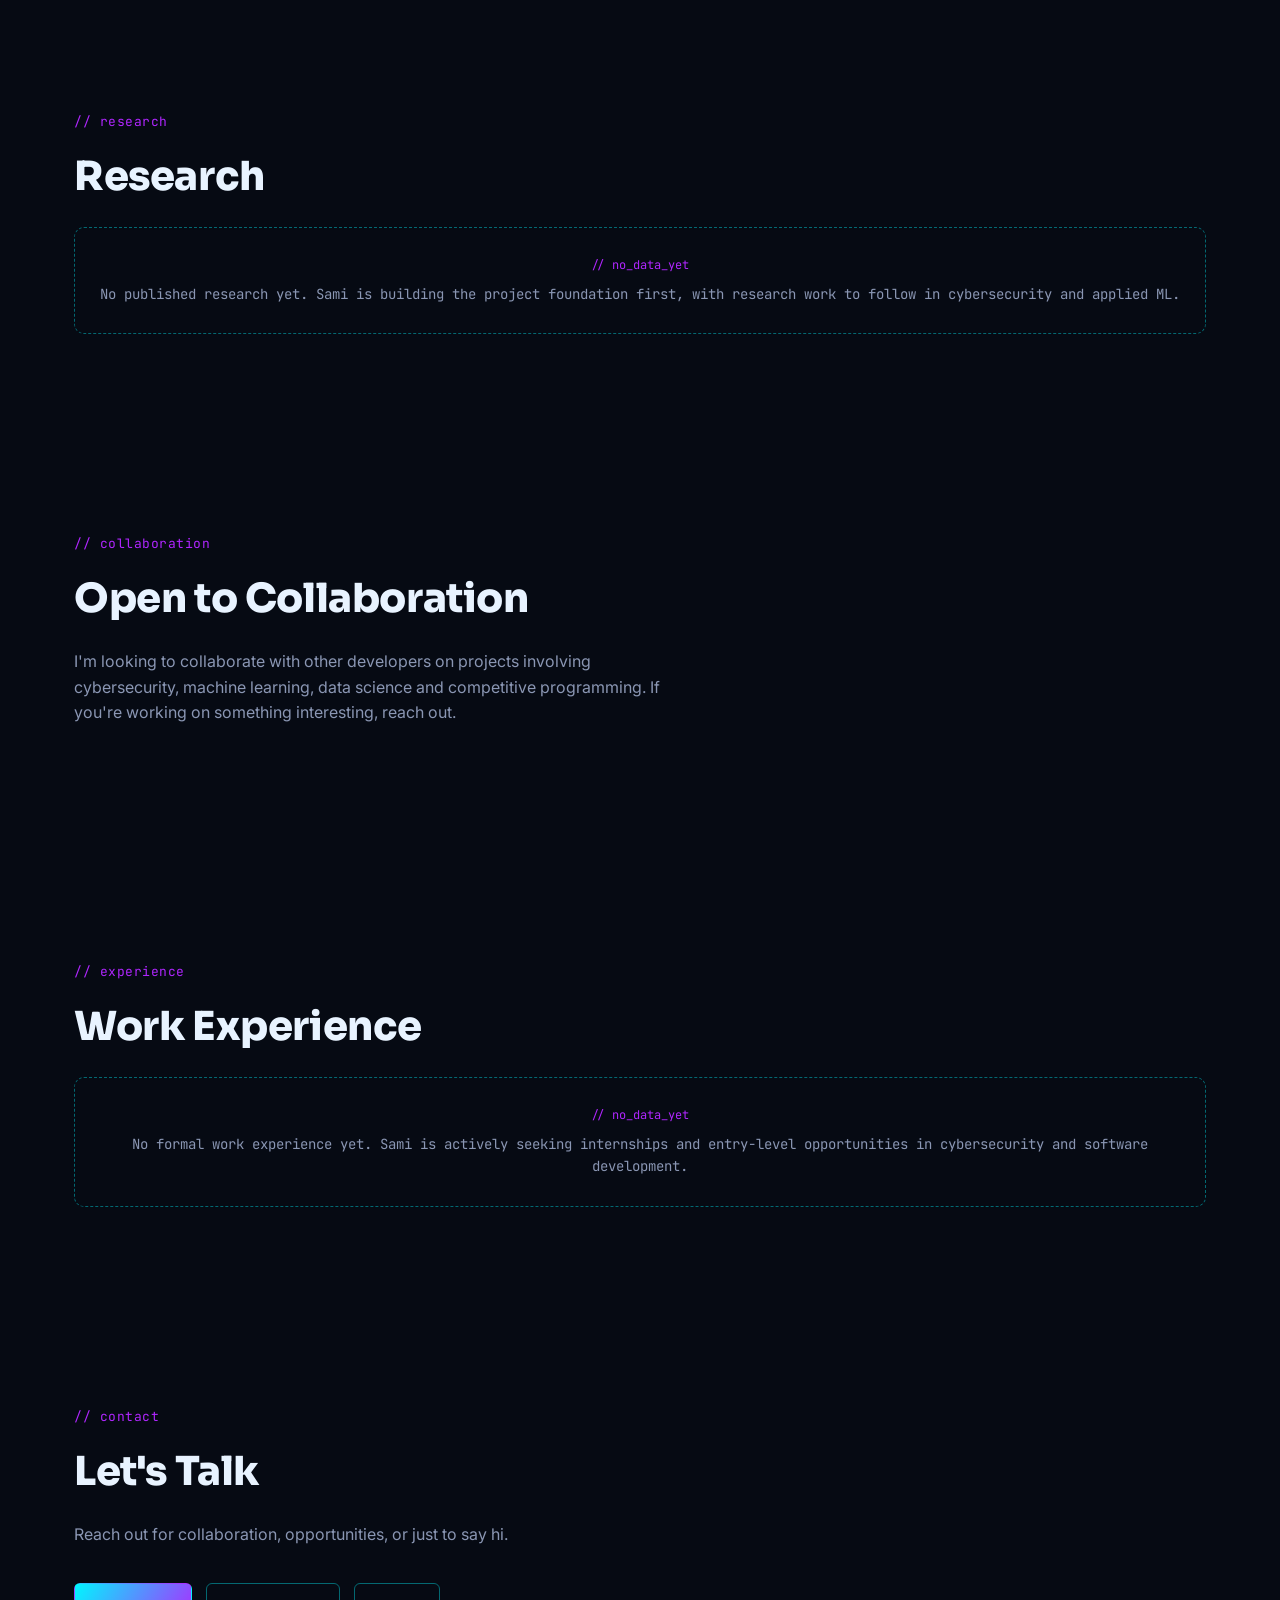
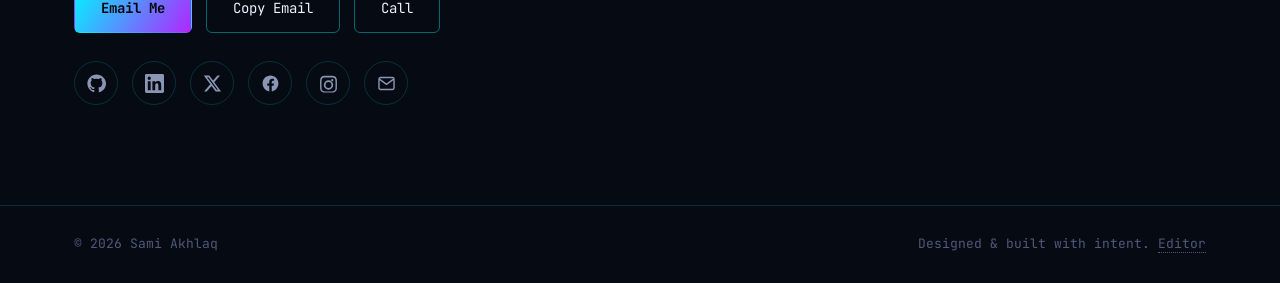
==== commit c1527433: "Update" ====
--- a/index.html
+++ b/index.html
@@ -13,15 +13,6 @@
 </head>
 <body>
 
-<div class="scanlines" aria-hidden="true"></div>
-<div class="noscript-data" id="dataError" hidden>
-  <div class="noscript-box">
-    <p><strong>Can't load data.json.</strong></p>
-    <p>If you opened this file directly by double-clicking it, your browser blocks local file loading. Run a tiny local server instead, e.g.:</p>
-    <code>python -m http.server 8000</code>
-    <p>then visit <code>http://localhost:8000</code>. This works normally once hosted on GitHub Pages, Netlify, or any web server.</p>
-  </div>
-</div>
 
 <header class="site-header" id="siteHeader">
   <nav class="nav-wrap">
--- a/style.css
+++ b/style.css
@@ -87,30 +87,7 @@
   100%{ background-position: 42px 42px, 42px 42px; }
 }
 
-/* ---------- data error banner ---------- */
-.noscript-data{
-  position: fixed; inset: 0; z-index: 999;
-  background: rgba(6,10,19,0.96);
-  display:flex; align-items:center; justify-content:center;
-  padding: 24px;
-}
-.noscript-box{
-  border: 1px solid var(--border-strong);
-  background: var(--surface);
-  border-radius: var(--radius);
-  padding: 28px 32px;
-  max-width: 480px;
-  font-family: var(--font-mono);
-  font-size: 14px;
-  color: var(--text-muted);
-  box-shadow: var(--glow-cyan);
-}
-.noscript-box strong{ color: var(--cyan); }
-.noscript-box code{
-  display:block; margin: 10px 0; padding: 10px 12px;
-  background: var(--bg); border:1px solid var(--border); border-radius: var(--radius-sm);
-  color: var(--green);
-}
+
 
 /* ---------- header / nav ---------- */
 .site-header{
